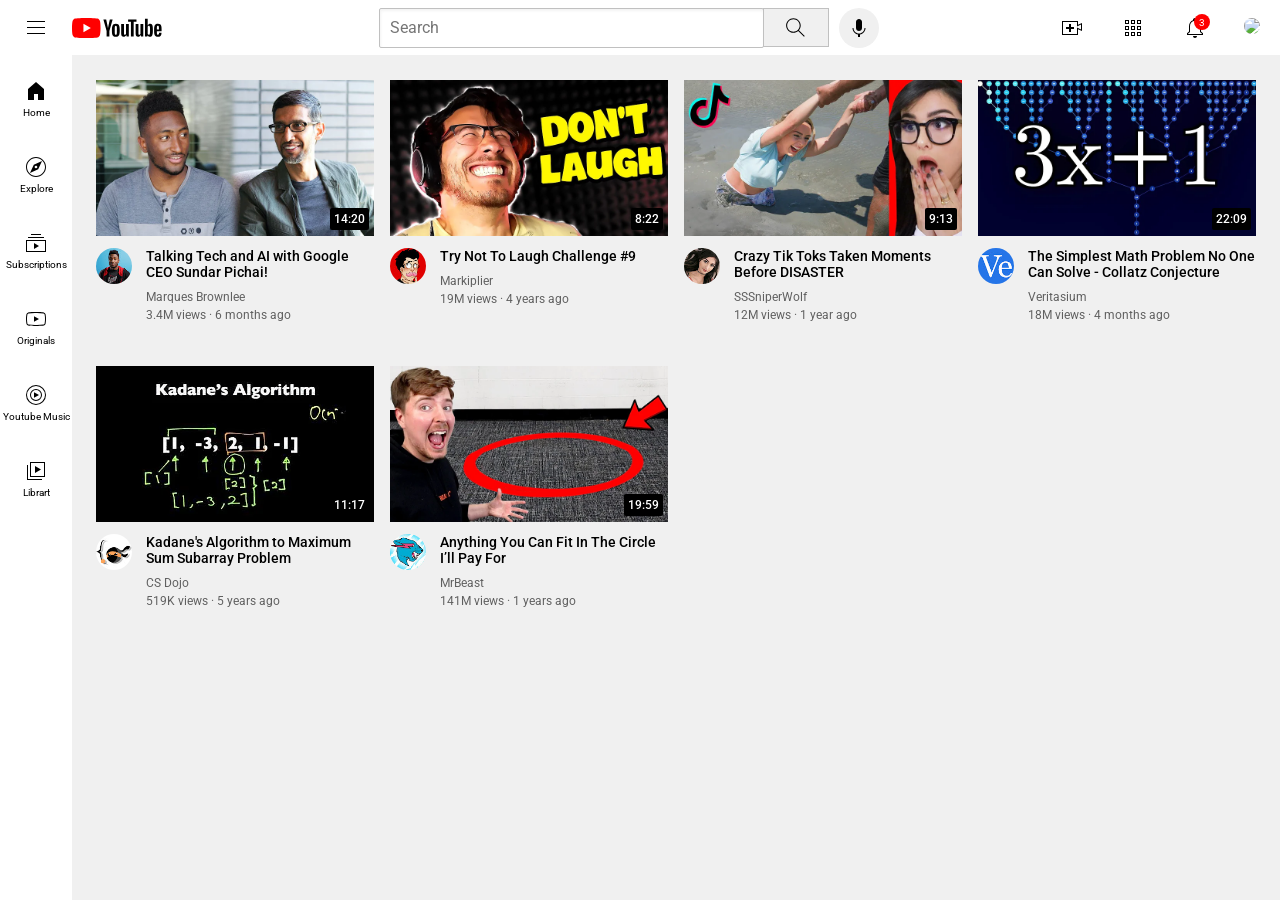
==== index.html @ 9552022e "Add files via upload" ====
<!DOCTYPE html>
<html>
	<head>
		<title>Youtube.com clone</title>

		<link rel="preconnect" href="https://fonts.googleapis.com">
		<link rel="preconnect" href="https://fonts.gstatic.com" crossorigin>
		<link href="https://fonts.googleapis.com/css2?family=Roboto:ital,wght@0,100..900;1,100..900&display=swap" rel="stylesheet">
		
		<link rel="stylesheet" href="styles/general.css">
		<link rel="stylesheet" href="styles/video.css">
		<link rel="stylesheet" href="styles/header.css">
		<link rel="stylesheet" href="styles/sidebar.css">
	</head>
	<body style>
		<div class="header">
			<div class="left-section">
				<img class="hamburger-menu" src="icons/hamburger-menu.svg">
				<img class="youtube-logo" src="icons/youtube-logo.svg">
			</div>
			<div class="middle-section">
				<input class="search-bar" type="text" placeholder="Search">
				<button class="search-button">
					<img class="search-icon" src="icons/search.svg">
					<div class="tooltip">Search</div>
				</button>
				<button class="voice-search-button">
					<img class="voice-search-icon" src="icons/voice-search-icon.svg">
					<div class="tooltip">Search with your voice</div>
				</button>
			</div>
			<div class="right-section">
				<div class="upload-icon-container">
					<img class="upload-icon" src="icons/upload.svg">
					<div class="tooltip">Create</div>
				</div>
				<div class="youtube-apps-icon-container">
					<img class="youtube-apps-icon" src="icons/youtube-apps.svg">
					<div class="tooltip">Youtube apps</div>
				</div>
				<div class="notifications-icon-container">
					<img class="notifications-icon" src="icons/notifications.svg">
					<div class="tooltip">Notifications</div>
					<div class="notifications-count">3</div>
				</div>
				<div class="current-user-container">
					<img class="current-user-icon" src="channel-pictures/my-channel.jpeg">
				</div>
				
			</div>
			
		</div>

		<div class="sidebar">
			<div class="sidebar-link">
				<img src="icons/home.svg">
				<div>Home</div>
			</div>
			<div class="sidebar-link">
				<img src="icons/explore.svg">
				<div>Explore</div>
			</div>
			<div class="sidebar-link">
				<img src="icons/subscriptions.svg">
				<div>Subscriptions</div>
			</div>
			<div class="sidebar-link">
				<img src="icons/originals.svg">
				<div>Originals</div>
			</div>
			<div class="sidebar-link">
				<img src="icons/youtube-music.svg">
				<div>Youtube Music</div>
			</div>
			<div class="sidebar-link">
				<img src="icons/library.svg">
				<div>Librart</div>
			</div>
		</div>
		
		<div class="video-grid">
			<div class="video-preview">
				<div class="thumbnail-row">
					<img class="thumbnail" src="Thumbnails/thumbnail-1.webp">
					<div class="video-time">
						14:20
					</div>
				</div>
	
				<div class="video-info-grid">
	
					<div class="channel-picture">
						<img class="profile-picture" src="channel-pictures/channel-1.jpeg">
					</div>
					<div class="video-info">
						<p class="video-title">
							Talking Tech and AI with Google CEO Sundar Pichai!
						</p>
						
						<p class="video-author">
							Marques Brownlee
						</p>
				
						<p class="video-states">
							3.4M views &#183; 6 months ago
						</p>
					</div>
					
	
				</div>
		
			</div>
					
			<div class="video-preview">
	
				<div class="thumbnail-row">
					<img class="thumbnail" src="Thumbnails/thumbnail-2.webp">
					<div class="video-time">
						8:22
					</div>
				</div>
	
				<div class="video-info-grid">
					<div class="channel-picture">
						<img class="profile-picture" src="channel-pictures/channel-2.jpeg">
					</div>
					<div class="video-info">
						<p class="video-title">
							Try Not To Laugh Challenge #9
						</p>
						
						<p class="video-author">
							Markiplier
						</p>
				
						<p class="video-states">
							19M views &#183; 4 years ago
						</p>
					</div>
					
	
				</div>
		
			</div>
	
			<div class="video-preview">
	
				<div class="thumbnail-row">
					<img class="thumbnail" src="Thumbnails/thumbnail-3.webp">
					<div class="video-time">
						9:13
					</div>
				</div>
	
				<div class="video-info-grid">
					<div class="channel-picture">
						<img class="profile-picture" src="channel-pictures/channel-3.jpeg">
					</div>
					<div class="video-info">
						<p class="video-title">
							Crazy Tik Toks Taken Moments Before DISASTER
						</p>
						
						<p class="video-author">
							SSSniperWolf
						</p>
				
						<p class="video-states">
							12M views &#183; 1 year ago
						</p>
					</div>
					
	
				</div>
		
			</div>
	
			<div class="video-preview">
	
				<div class="thumbnail-row">
					<img class="thumbnail" src="Thumbnails/thumbnail-4.webp">
					<div class="video-time">
						22:09
					</div>
				</div>
	
				<div class="video-info-grid">
					<div class="channel-picture">
						<img class="profile-picture" src="channel-pictures/channel-4.jpeg">
					</div>
					<div class="video-info">
						<p class="video-title">						
							The Simplest Math Problem No One Can Solve - Collatz Conjecture
						</p>
						
						<p class="video-author">
							Veritasium
						</p>
				
						<p class="video-states">
							18M views &#183; 4 months ago
						</p>
					</div>
					
	
				</div>
		
			</div>
	
			<div class="video-preview">
	
				<div class="thumbnail-row">
					<img class="thumbnail" src="Thumbnails/thumbnail-5.webp">
					<div class="video-time">
						11:17
					</div>
				</div>
	
				<div class="video-info-grid">
					<div class="channel-picture">
						<img class="profile-picture" src="channel-pictures/channel-5.jpeg">
					</div>
					<div class="video-info">
						<p class="video-title">
							Kadane's Algorithm to Maximum Sum Subarray Problem
						</p>
						
						<p class="video-author">
							CS Dojo
						</p>
				
						<p class="video-states">
							519K views &#183; 5 years ago
						</p>
					</div>
					
	
				</div>
		
			</div>
	
			<div class="video-preview">
	
				<div class="thumbnail-row">
					<img class="thumbnail" src="Thumbnails/thumbnail-6.webp">
					<div class="video-time">
						19:59
					</div>
				</div>
	
				<div class="video-info-grid">
					<div class="channel-picture">
						<img class="profile-picture" src="channel-pictures/channel-6.jpeg">
					</div>
					<div class="video-info">
						<p class="video-title">
							Anything You Can Fit In The Circle I’ll Pay For						
						</p>
						
						<p class="video-author">
							MrBeast
						</p>
				
						<p class="video-states">
							141M views &#183; 1 years ago
						</p>
					</div>
					
	
				</div>
		
			</div>
		</div>
		

		
	</body>
</html>
---- styles/general.css ----
p{
	font-family: roboto, Arial;
	margin-top: 0;
	margin-bottom: 0;
}

body{
	margin: 0;
	padding-top: 80px;
	padding-left: 96px;
	padding-right: 24px;
	background-color: rgb(240, 240, 240);
}
---- styles/video.css ----
.thumbnail{
	width: 100%;
}

.thumbnail-row{
	margin-bottom: 8px;
	position: relative;
}

.video-time{
	position: absolute;
	bottom: 10px;
	right: 5px;
	background-color: black;
	color: white;
	font-family: roboto, arial;
	font-size: 12px;
	font-weight: 500;
	padding: 4px;
	border-radius: 2px;
}

.video-title{
	margin-top: 0;
	font-size: 14px;
	font-weight: 500;
	margin-bottom: 10px;
}

.video-author, .video-states{
	font-size: 12px;
	color: rgb(96, 96, 96);
	margin-bottom: 4px;
}

.video-grid{
	display: grid;
	grid-template-columns: 1fr 1fr;
	column-gap: 16px;
	row-gap: 40px;
}

@media (min-width:750px) and (max-width:999px){
	.video-grid{
		grid-template-columns: 1fr 1fr 1fr;
	}
}
@media (min-width:1000px){
	.video-grid{
		grid-template-columns: 1fr 1fr 1fr 1fr;
	}
}
.video-info-grid{
	display: grid;
	grid-template-columns: 50px 1fr;
}

.profile-picture{
	width: 36px;
	border-radius: 50px;
}
---- styles/header.css ----
.header {
	height: 55px;
	display: flex;
	flex-direction: row;
	justify-content: space-between;
	position: fixed;
	top: 0px;
	left: 0px;
	right: 0px;
	background-color: white;
	border-bottom-width: 1.5px;
	border-bottom-style: solid;
	border-bottom-color: rgb(240, 240, 240);
	z-index: 1;
}

.left-section{
	
	display: flex;
	align-items: center;
}
.youtube-logo{
	height: 20px;
}
.hamburger-menu{
	height: 24px;
	margin-left: 24px;
	margin-right: 24px;
}

.middle-section{
	
	flex: 1;
	margin-left: 70px;
	margin-right: 35px;
	max-width: 500px;
	display: flex;
	align-items: center;
}
.search-bar{
	flex: 1;
	height: 36px;
	padding-left: 10px;
	font-size: 16px;
	border-width: 1px;
	border-style: solid;
	border-color: rgb(192, 192, 192);
	border-radius: 2px;
	box-shadow: inset 1px 2px 3px rgba(0,0,0,0.05);
	width: 0;
}
.search-bar::placeholder{
	font-family: roboto, arial;
	font-size: 16px;
}
.search-button{
	height: 39.4px;
	width: 66px;
	background-color: rgb(240, 240, 240);
	border-color: rgb(192, 192, 192);
	border-width: 1px;
	border-style: solid;
	margin-left: -1px;
	margin-right: 10px;
}

.search-button, 
.voice-search-button,
.upload-icon-container,
.youtube-apps-icon-container,
.notifications-icon-container{
	display: flex;
	justify-content: center;
	align-items: center;
}

.search-button .tooltip, 
.voice-search-button .tooltip,
.upload-icon-container .tooltip,
.youtube-apps-icon-container .tooltip,
.notifications-icon-container .tooltip{
	position: absolute;
	background-color: gray;
	color: white;
	padding: 4px 8px;
	border-radius: 2px;
	font-size: 12px;
	bottom: -30px;
	opacity: 0;
	transition: opacity 0.15s;
	pointer-events: none;
	white-space: nowrap;
}

.search-icon{
	height: 25px;
}

.search-button:hover .tooltip, 
.voice-search-button:hover .tooltip,
.upload-icon-container:hover .tooltip,
.youtube-apps-icon-container:hover .tooltip,
.notifications-icon-container:hover .tooltip{
	opacity: 1;
}

.voice-search-button{
	height: 40px;
	width: 40px;
	border-radius: 20px;
	border: none;
	background-color: rgb(240, 240, 240);
	position: relative;

}
.voice-search-icon{
	height: 24px;
}

.right-section{
	width: 200px;
	margin-right: 20px;
	display: flex;
	flex-shrink: 0;
	align-items: center;
	justify-content: space-between;
}
.upload-icon{
	height: 24px;
}
.upload-icon-container{
	position: relative;
}
.youtube-apps-icon{
	height: 24px;
}
.youtube-apps-icon-container{
	position: relative;
}
.notifications-icon{
	height: 24px
}
.notifications-icon-container{
	position: relative;
}
.notifications-count{
	position: absolute;
	top: -2px;
	right: -3px;
	background-color: red;
	color: white;
	border-radius: 10px;
	font-size: 10px;
	font-family: roboto, arial;
	padding: 3px 5px 2px 5px;
}
.current-user-icon{
	height: 32px;
	border-radius: 16px;
	
}
---- styles/sidebar.css ----
.sidebar{
	position: fixed;
	left: 0;
	bottom: 0;
	top: 55px;
	background-color: white;
	width: 72px;
	z-index: 1;
	padding-top: 5px;
}

.sidebar-link{
	height: 76px;
	display: flex;
	align-items: center;
	justify-content: center;
	flex-direction: column;
	cursor: pointer;
}
.sidebar-link:hover{
	background-color: rgb(236, 236, 236);
}
.sidebar-link img{
	height: 24px;
	margin-bottom: 4px;
}
.sidebar-link div{
	font-family: roboto, arial;
	font-size: 10px;
}
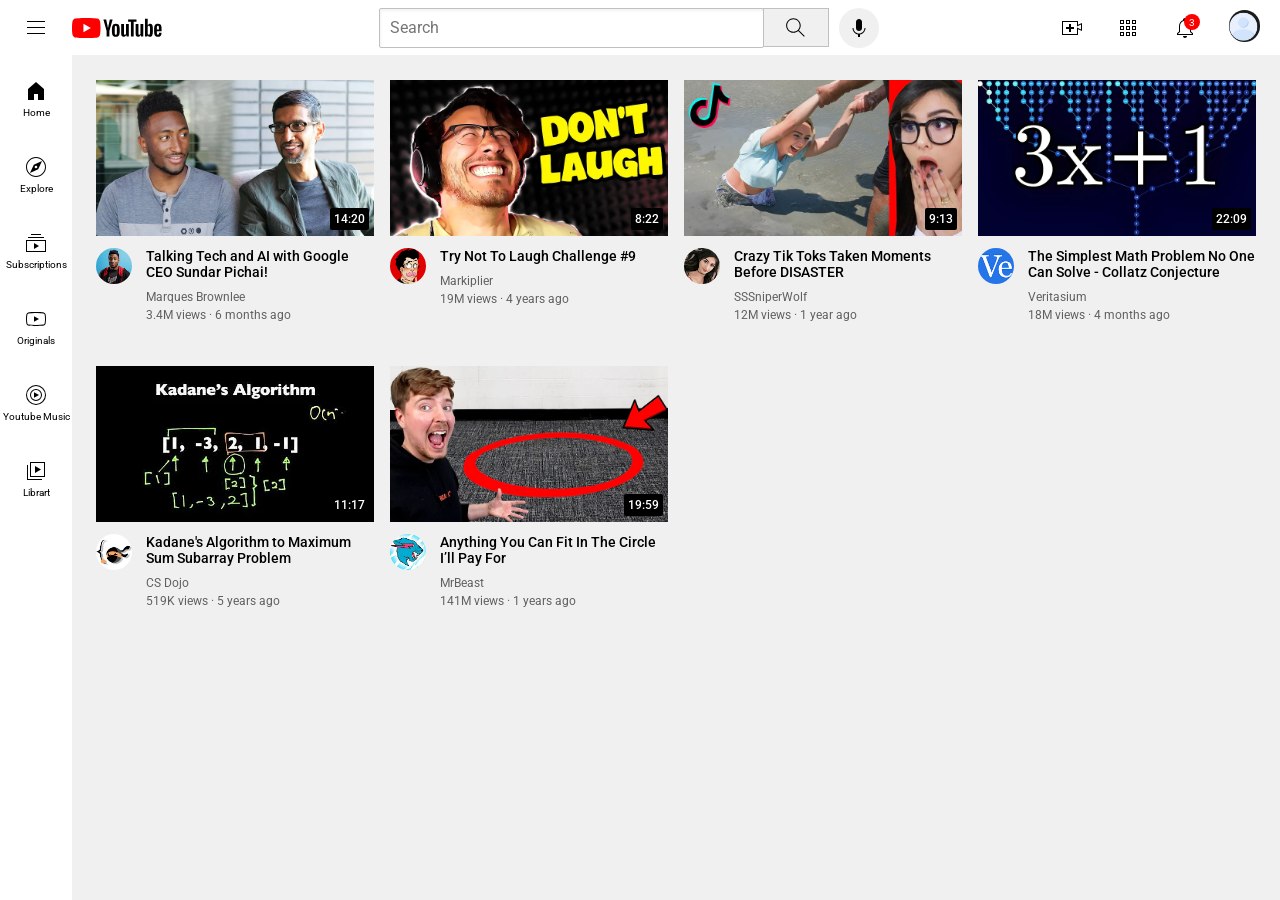
==== commit dcf9c74b: "Update index.html" ====
--- a/index.html
+++ b/index.html
@@ -44,7 +44,7 @@
 					<div class="notifications-count">3</div>
 				</div>
 				<div class="current-user-container">
-					<img class="current-user-icon" src="channel-pictures/my-channel.jpeg">
+					<img class="current-user-icon" src="channel-pictures/my-channel.jpg">
 				</div>
 				
 			</div>
